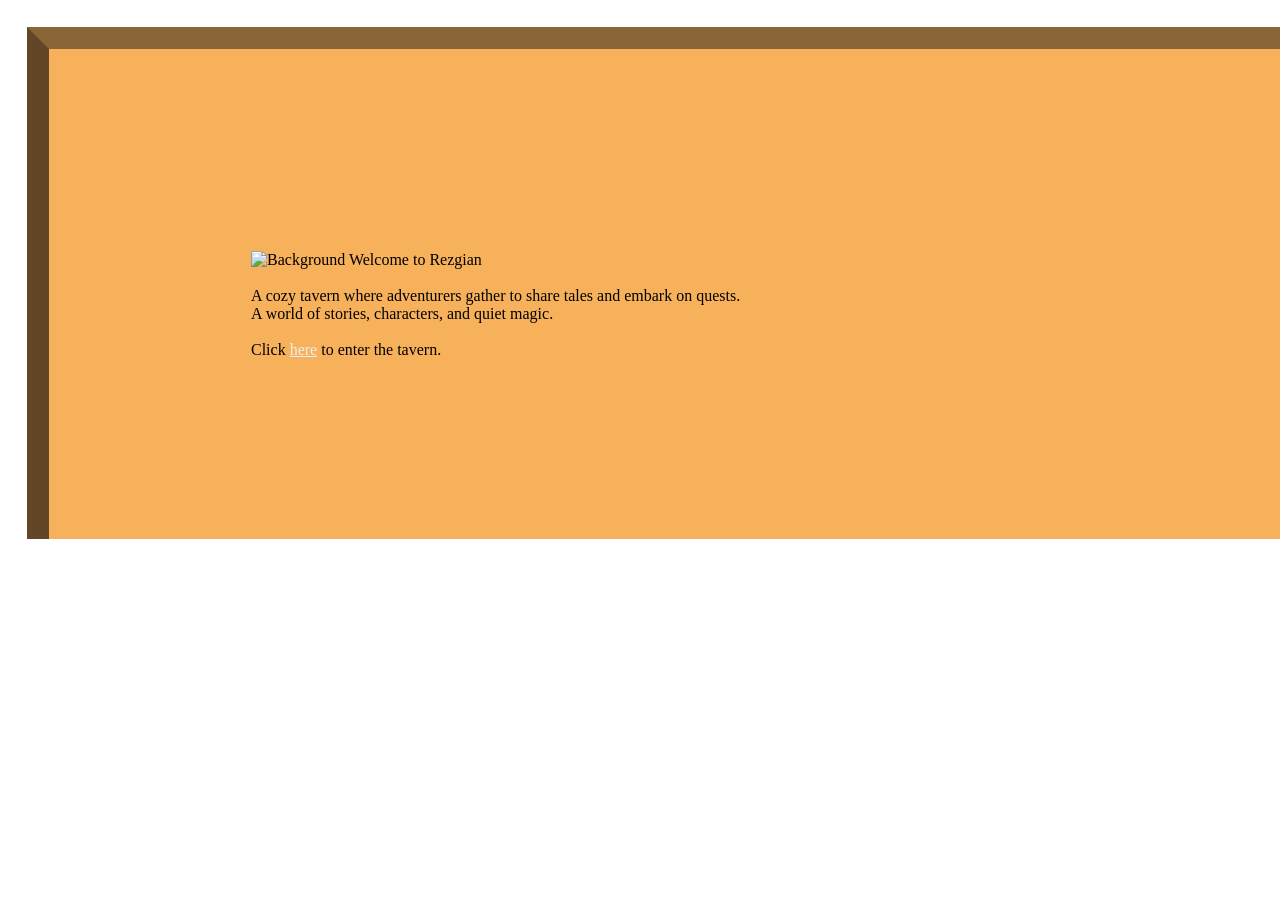
==== static_site/index.html @ 7ef8aea8 "feat: update index.html layout and add background image" ====
<!DOCTYPE html>
<html lang="en">
<head>
<meta charset="UTF-8">
<title>Rezgian</title>

<style>
body {
    padding: 0;
    margin: 0;
    padding-left: 3vh;
    padding-top: 3vh;
}

/* Outer frame */
#container {
    border-left: 2.5vh solid #614727;  /* left bevel */
    border-top: 2.5vh solid #8a6537;   /* top bevel */
    padding: 0;                        /* keeps bevel tight */
}

/* Inner shadow */
#Main {
    background: #f7b15b;
    padding: 20vh;

    /* space for the shadow tile */
    border-top: 2.5vh solid transparent;
    border-left: 2.5vh solid transparent;

    /* inner shadow tile */
    border-image-source: url("https://i.imgur.com/180H0IG.png");
    border-image-slice: 13;
    border-image-repeat: stretch;
}
</style>

</head>

<body>
<div id="container">
    <div id="Main">
        <img src="static/images/Background.jpg" alt="Background" style="width: 100%; height: auto;">
        Welcome to Rezgian<br><br>
        A cozy tavern where adventurers gather to share tales and embark on quests.<br>
        A world of stories, characters, and quiet magic.<br><br>
        Click <a href="https://rezgian.online/room/tavern" style="color: #eee; text-decoration: underline;">here</a> to enter the tavern.
    </div>
</div>
</body>
</html>
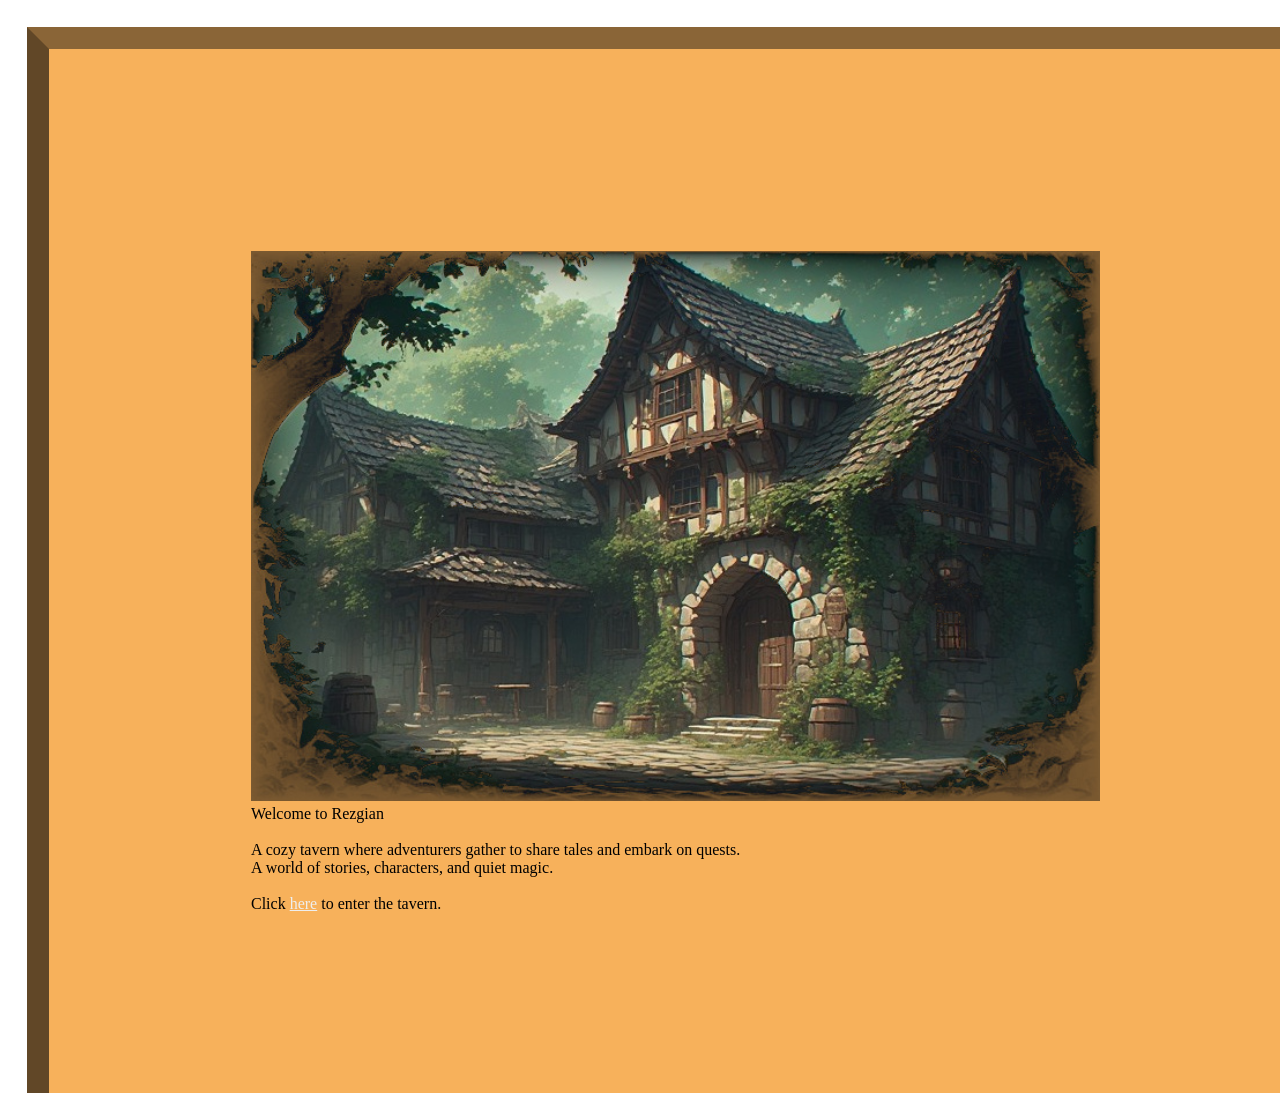
==== commit 2497e540: "fix: correct image source path for background in index.html" ====
--- a/static_site/index.html
+++ b/static_site/index.html
@@ -40,7 +40,7 @@
 <body>
 <div id="container">
     <div id="Main">
-        <img src="static/images/Background.jpg" alt="Background" style="width: 100%; height: auto;">
+        <img src="/static/images/Background.jpg" alt="Background" style="width: 100%; height: auto;">
         Welcome to Rezgian<br><br>
         A cozy tavern where adventurers gather to share tales and embark on quests.<br>
         A world of stories, characters, and quiet magic.<br><br>
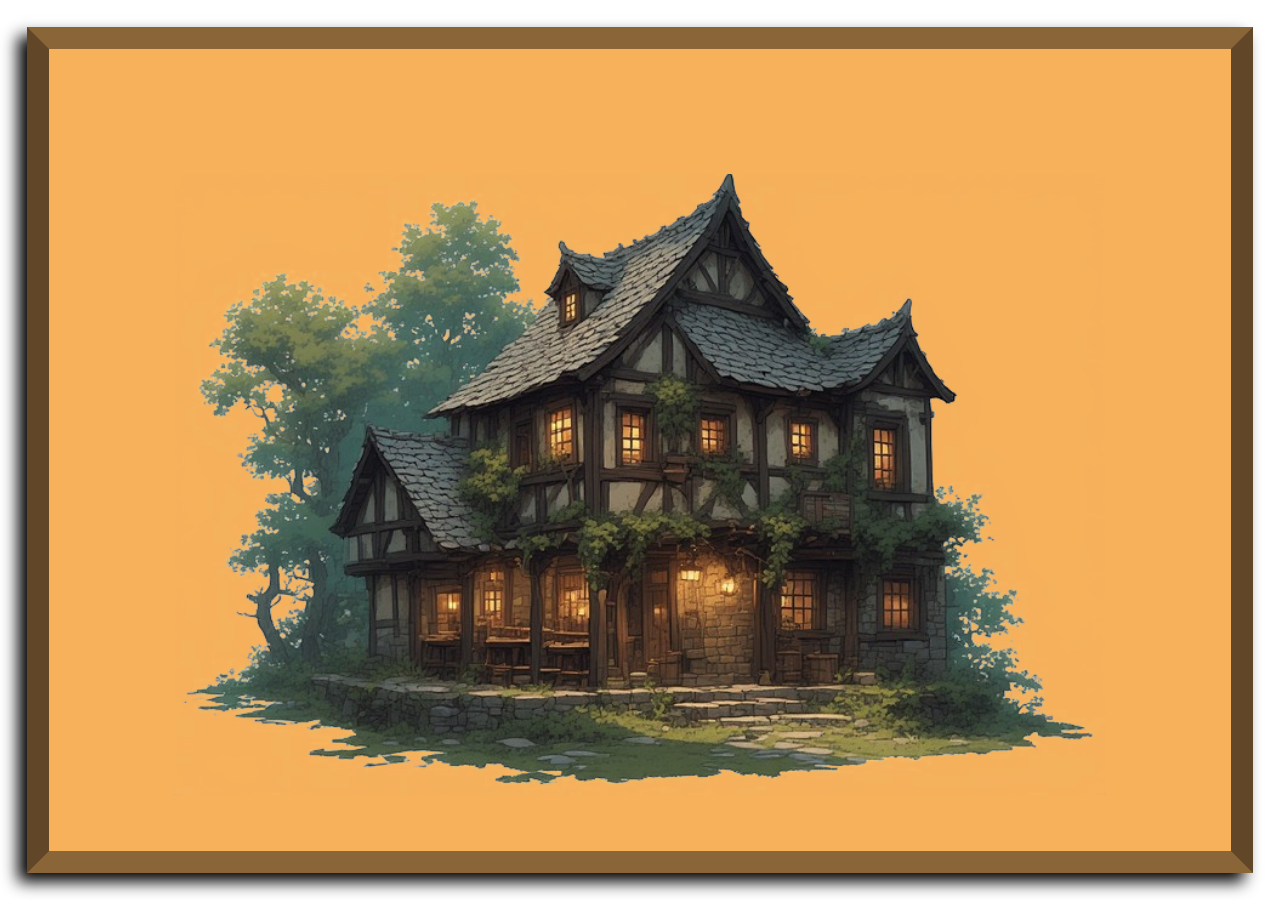
==== commit fe2fd6fa: "Refactor code structure for improved readability and maintainability" ====
--- a/static_site/index.html
+++ b/static_site/index.html
@@ -3,49 +3,90 @@
 <head>
 <meta charset="UTF-8">
 <title>Rezgian</title>
+<meta name="viewport" content="width=device-width, initial-scale=1.0">
 
 <style>
 body {
-    padding: 0;
     margin: 0;
-    padding-left: 3vh;
-    padding-top: 3vh;
+    height: 100vh;
+    overflow: hidden;
+    background: #ffffff;
+    font-family: 'Georgia', serif;
 }
 
-/* Outer frame */
 #container {
-    border-left: 2.5vh solid #614727;  /* left bevel */
-    border-top: 2.5vh solid #8a6537;   /* top bevel */
-    padding: 0;                        /* keeps bevel tight */
+    position: fixed;
+    inset: 3vh;               /* top,right,bottom,left */
+    border-left: 2.5vh solid #614727;
+    border-top:  2.5vh solid #8a6537;
+    border-right: 2.5vh solid #614727;
+    border-bottom: 2.5vh solid #8a6537;
+    box-shadow: -1vh 1vh 15px rgb(0, 0, 0);
+    overflow: hidden;
 }
 
-/* Inner shadow */
 #Main {
     background: #f7b15b;
-    padding: 20vh;
+    height: 100%;
+    border:  2.5vh solid transparent;
+    border-image-source: url("https://i.imgur.com/180H0IG.png");
+    border-image-slice: 14;          /* ← try 20–30 */
+    border-image-repeat: stretch;
+    padding: 5vmin;                  /* responsive padding */
+    box-sizing: border-box;
+    overflow: auto;
+}
 
-    /* space for the shadow tile */
-    border-top: 2.5vh solid transparent;
-    border-left: 2.5vh solid transparent;
+#Material {
+    max-width: 75ch;                 /* better readable line length */
+    margin: 0 auto;
+    border: 2.5vh solid transparent;
+    border-image-source: url("https://i.imgur.com/R5LcgFz.png");
+    border-image-slice: 14;          /* ← adjust if needed */
+    border-image-repeat: stretch;
+    padding: 4vmin;
+    color: #fffdf7;
+    font-size: clamp(1.1rem, 3.5vw, 2.2rem);
+    line-height: 1.55;
+    text-shadow: 0 1px 2px #0004;
+}
 
-    /* inner shadow tile */
-    border-image-source: url("https://i.imgur.com/180H0IG.png");
-    border-image-slice: 13;
-    border-image-repeat: stretch;
+#Material img {
+    display: block;
+    width: 100%;
+    height: auto;
+    margin-bottom: 1.5em;
 }
 </style>
+</head>
+<body>
 
-</head>
-
-<body>
 <div id="container">
     <div id="Main">
-        <img src="/static/images/Background.jpg" alt="Background" style="width: 100%; height: auto;">
-        Welcome to Rezgian<br><br>
-        A cozy tavern where adventurers gather to share tales and embark on quests.<br>
-        A world of stories, characters, and quiet magic.<br><br>
-        Click <a href="https://rezgian.online/room/tavern" style="color: #eee; text-decoration: underline;">here</a> to enter the tavern.
+        <div id="Material">
+
+            <img src="download.png" alt="Tavern interior or cozy fantasy scene">
+
+            <h1 style="margin-top:0; text-align:center; color:#4a2f0d; text-shadow:0 2px 4px #0006;">
+                Welcome to Rezgian
+            </h1>
+
+            <p style="text-align:center; font-size:1.2em;">
+                A cozy tavern where adventurers gather to share tales<br>
+                and embark on quests.<br>
+                A world of stories, characters, and quiet magic.
+            </p>
+
+            <p style="text-align:center; margin-top:3em;">
+                <a href="https://rezgian.online/room/tavern"
+                   style="color:#3c2f0f; font-size:1.4em; text-decoration:none; background:#e8c080; padding:0.8em 1.6em; border-radius:12px; box-shadow:0 3px 10px #0004;">
+                    Enter the Tavern →
+                </a>
+            </p>
+
+        </div>
     </div>
 </div>
+
 </body>
-</html>
+</html>
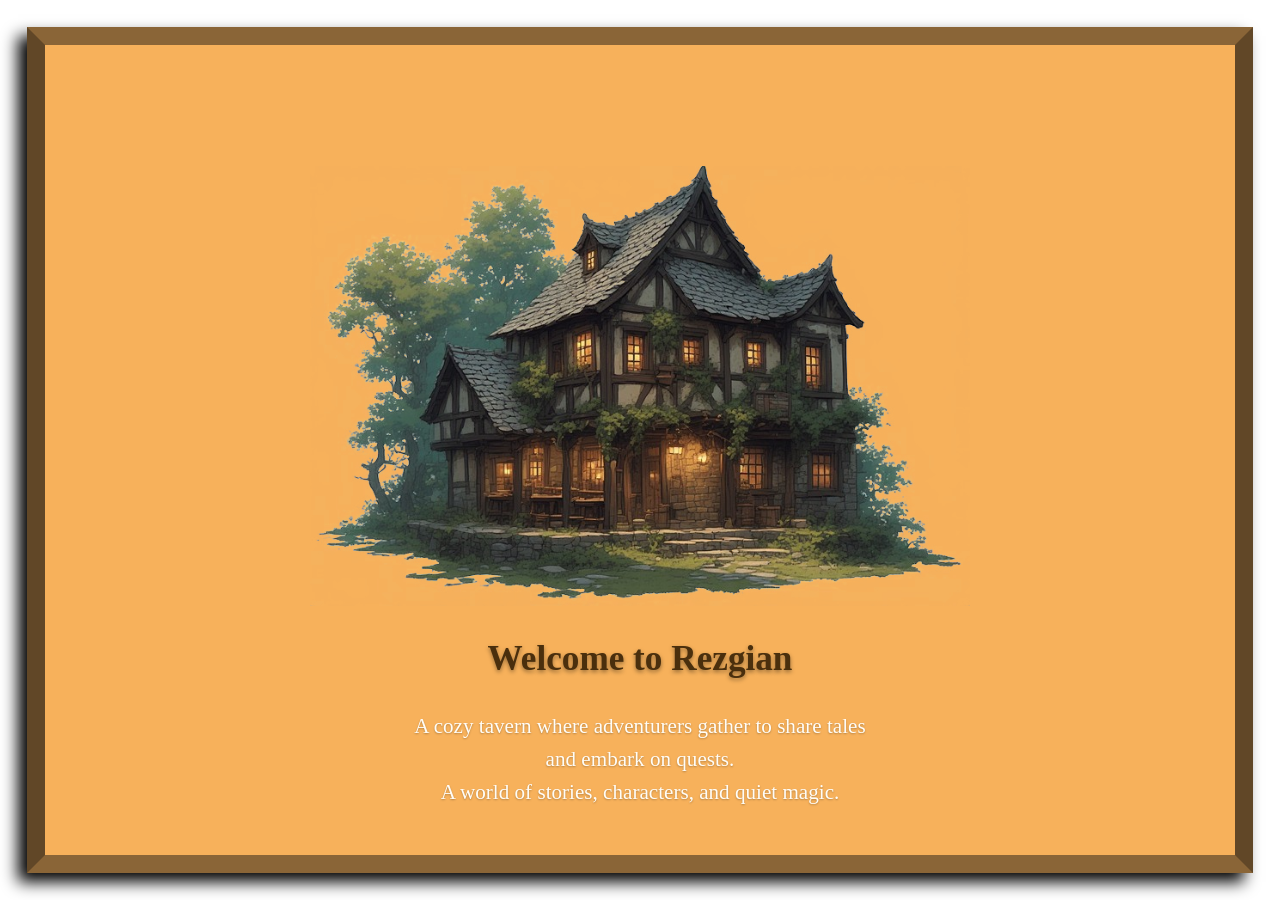
==== commit 86fd76dd: "Refactor CSS for responsive typography and border adjustments" ====
--- a/static_site/index.html
+++ b/static_site/index.html
@@ -17,10 +17,10 @@
 #container {
     position: fixed;
     inset: 3vh;               /* top,right,bottom,left */
-    border-left: 2.5vh solid #614727;
-    border-top:  2.5vh solid #8a6537;
-    border-right: 2.5vh solid #614727;
-    border-bottom: 2.5vh solid #8a6537;
+    border-left: min(2.5vh, 18px) solid #614727;
+    border-top:  min(2.5vh, 18px) solid #8a6537;
+    border-right: min(2.5vh, 18px) solid #614727;
+    border-bottom: min(2.5vh, 18px) solid #8a6537;
     box-shadow: -1vh 1vh 15px rgb(0, 0, 0);
     overflow: hidden;
 }
@@ -28,7 +28,7 @@
 #Main {
     background: #f7b15b;
     height: 100%;
-    border:  2.5vh solid transparent;
+    border:  min(2.5vh, 18px) solid transparent;
     border-image-source: url("https://i.imgur.com/180H0IG.png");
     border-image-slice: 14;          /* ← try 20–30 */
     border-image-repeat: stretch;
@@ -46,7 +46,7 @@
     border-image-repeat: stretch;
     padding: 4vmin;
     color: #fffdf7;
-    font-size: clamp(1.1rem, 3.5vw, 2.2rem);
+    font-size: clamp(1rem, 0.35vw + 0.92rem, 1.1rem);
     line-height: 1.55;
     text-shadow: 0 1px 2px #0004;
 }
@@ -56,6 +56,22 @@
     width: 100%;
     height: auto;
     margin-bottom: 1.5em;
+}
+
+@media (max-width: 768px) {
+    #container {
+        inset: 1.5vh;
+    }
+
+    #Main {
+        padding: 3.2vmin;
+    }
+
+    #Material {
+        border-width: min(2vh, 14px);
+        padding: 3.5vmin;
+        font-size: clamp(0.95rem, 2.9vw, 1.02rem);
+    }
 }
 </style>
 </head>
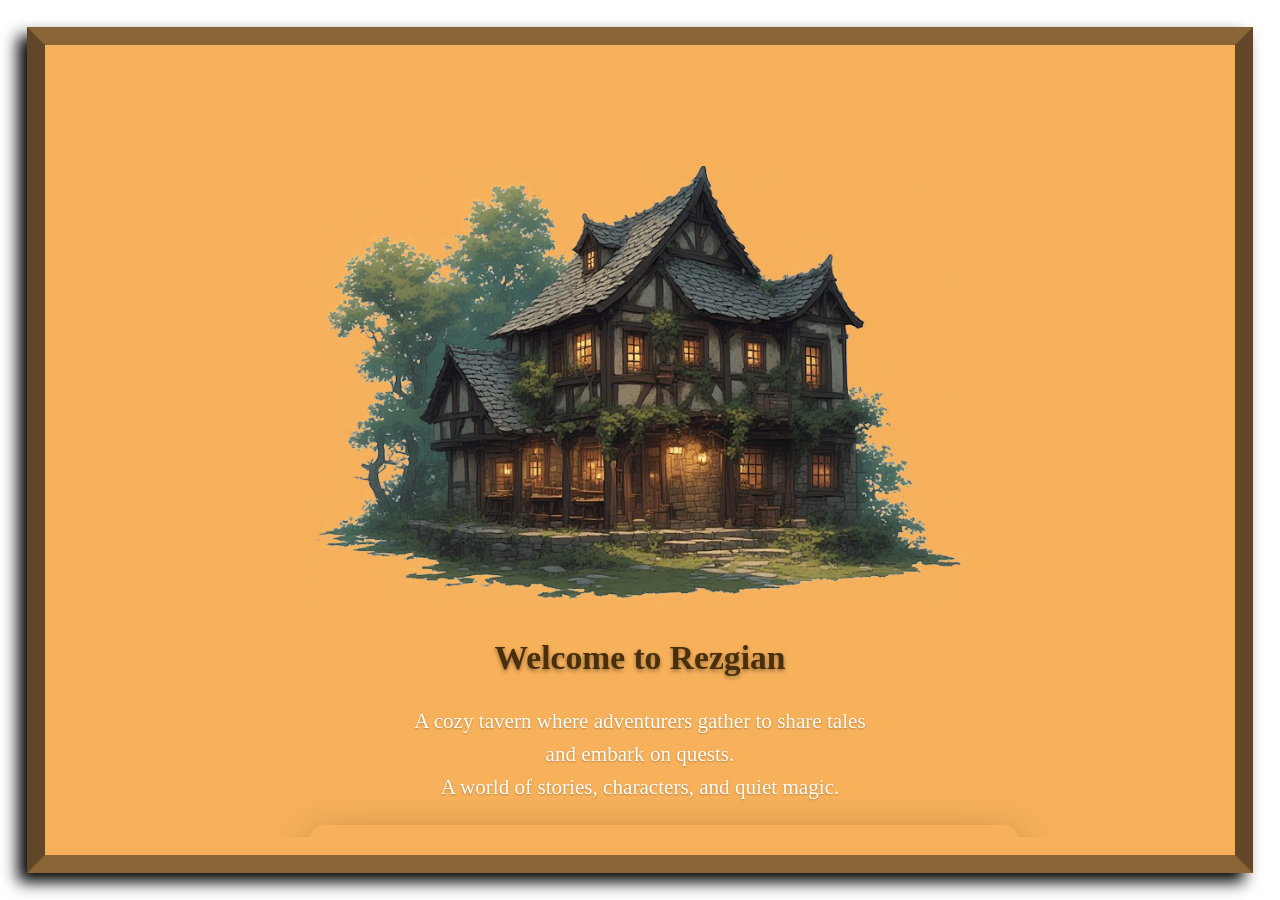
==== commit 612e9757: "Add responsive panel layout and character creation functionality to index.html" ====
--- a/static_site/index.html
+++ b/static_site/index.html
@@ -35,6 +35,72 @@
     padding: 5vmin;                  /* responsive padding */
     box-sizing: border-box;
     overflow: auto;
+}
+
+.panel {
+    width: min(700px, 100%);
+    background: var(--panel);
+    border: 1px solid var(--line);
+    border-radius: 14px;
+    padding: 24px;
+    box-shadow: 0 16px 45px rgba(0, 0, 0, 0.35);
+}
+
+h1 {
+    margin: 0;
+    font-size: clamp(1.6rem, 1vw + 1.3rem, 2.1rem);
+}
+
+.tagline {
+    margin: 8px 0 20px;
+    color: #ead8b3;
+}
+
+.row {
+    display: grid;
+    grid-template-columns: 1fr auto;
+    gap: 10px;
+    margin-bottom: 10px;
+}
+
+input,
+button {
+    border: 1px solid var(--line);
+    border-radius: 8px;
+    font: inherit;
+}
+
+input {
+    background: #f7d9a4;
+    color: #36230f;
+    padding: 10px 12px;
+}
+
+button {
+    background: var(--accent);
+    color: #3d2a14;
+    padding: 10px 14px;
+    cursor: pointer;
+}
+
+button:hover {
+    background: #d4a86f;
+}
+
+#status {
+    min-height: 1.5em;
+    margin: 6px 0 0;
+    color: #f3d7a8;
+}
+
+@media (max-width: 640px) {
+    .panel {
+        padding: 16px;
+    }
+
+    .row {
+        grid-template-columns: 1fr;
+    }
 }
 
 #Material {
@@ -93,16 +159,31 @@
                 A world of stories, characters, and quiet magic.
             </p>
 
-            <p style="text-align:center; margin-top:3em;">
-                <a href="https://rezgian.online/room/tavern"
-                   style="color:#3c2f0f; font-size:1.4em; text-decoration:none; background:#e8c080; padding:0.8em 1.6em; border-radius:12px; box-shadow:0 3px 10px #0004;">
-                    Enter the Tavern →
-                </a>
-            </p>
+        <section class="panel">
+            <h1>Rezgian</h1>
+            <p class="tagline">Create a character, then continue with your token next time.</p>
+
+            <div class="row">
+                <input id="character-name" type="text" maxlength="64" placeholder="Character name">
+                <button id="create-btn" type="button">Create Character</button>
+            </div>
+
+            <div class="row">
+                <button id="continue-btn" type="button">Continue</button>
+                <button id="show-token-btn" type="button">Show Saved Token</button>
+            </div>
+
+            <div class="row token-row">
+                <input id="import-token" type="text" placeholder="Paste token from another device">
+                <button id="import-btn" type="button">Import Token</button>
+            </div>
+
+            <p id="status" aria-live="polite"></p>
+        </section>
 
         </div>
     </div>
 </div>
-
+<script src="/app/static/js/home.js"></script>
 </body>
 </html>
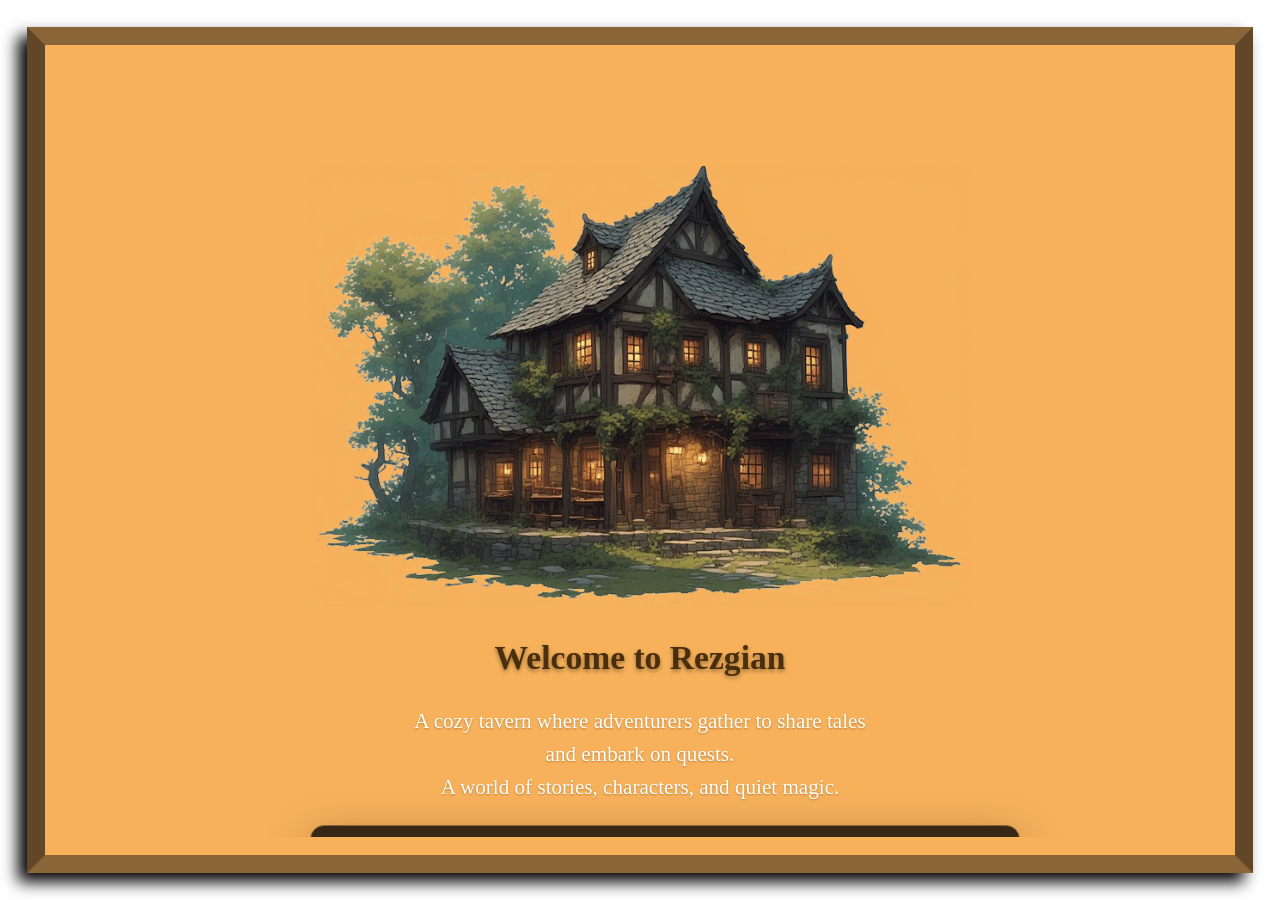
==== commit 4c4133ac: "Minor CSS" ====
--- a/static_site/index.html
+++ b/static_site/index.html
@@ -6,6 +6,13 @@
 <meta name="viewport" content="width=device-width, initial-scale=1.0">
 
 <style>
+    :root {
+    --bg: #221507;
+    --panel: rgba(36, 25, 14, 0.9);
+    --line: #8a6537;
+    --ink: #f6e6c7;
+    --accent: #e5bf88;
+}
 body {
     margin: 0;
     height: 100vh;
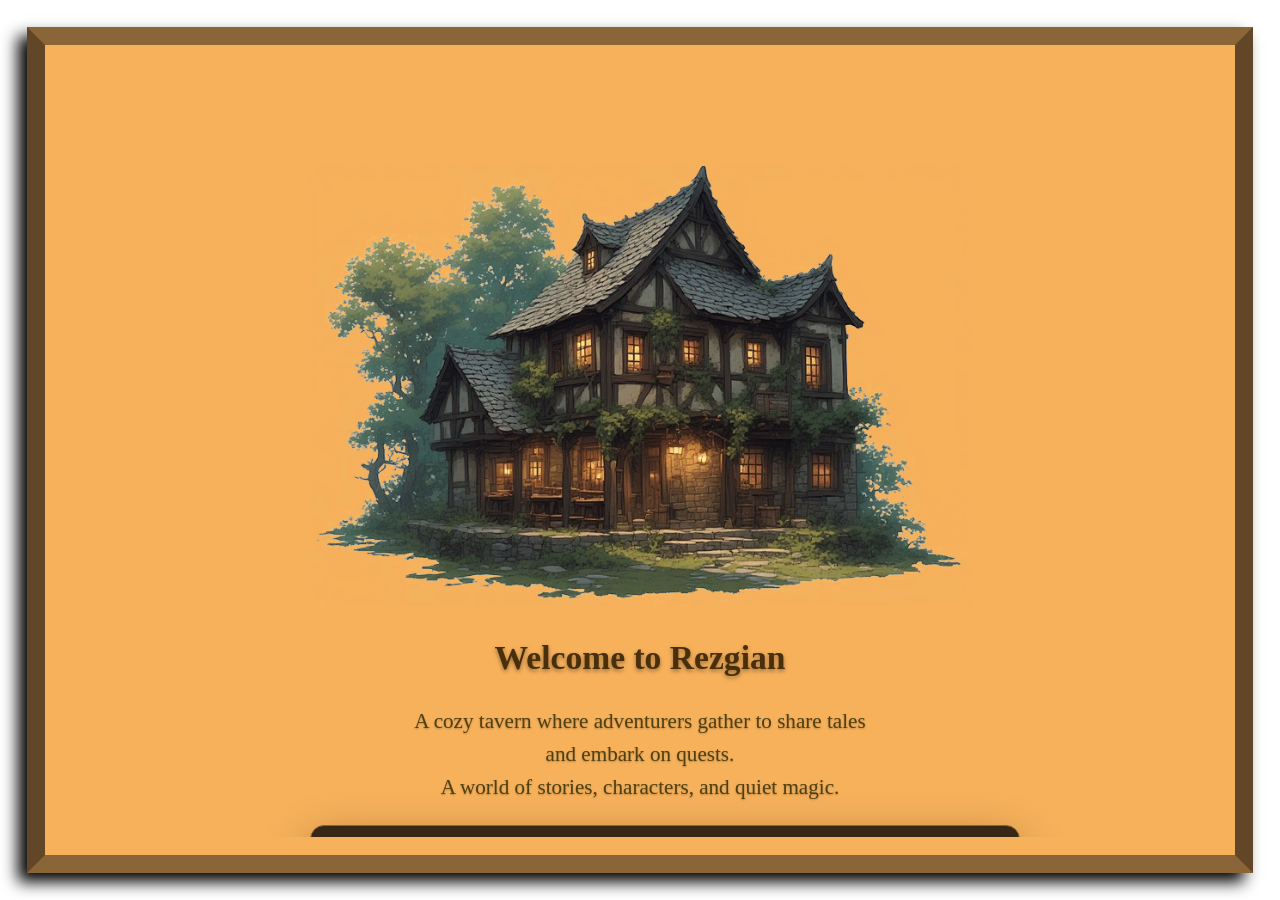
==== commit 1ec0274c: "small css edit 2" ====
--- a/static_site/index.html
+++ b/static_site/index.html
@@ -118,7 +118,7 @@
     border-image-slice: 14;          /* ← adjust if needed */
     border-image-repeat: stretch;
     padding: 4vmin;
-    color: #fffdf7;
+    color: #4f4012;
     font-size: clamp(1rem, 0.35vw + 0.92rem, 1.1rem);
     line-height: 1.55;
     text-shadow: 0 1px 2px #0004;
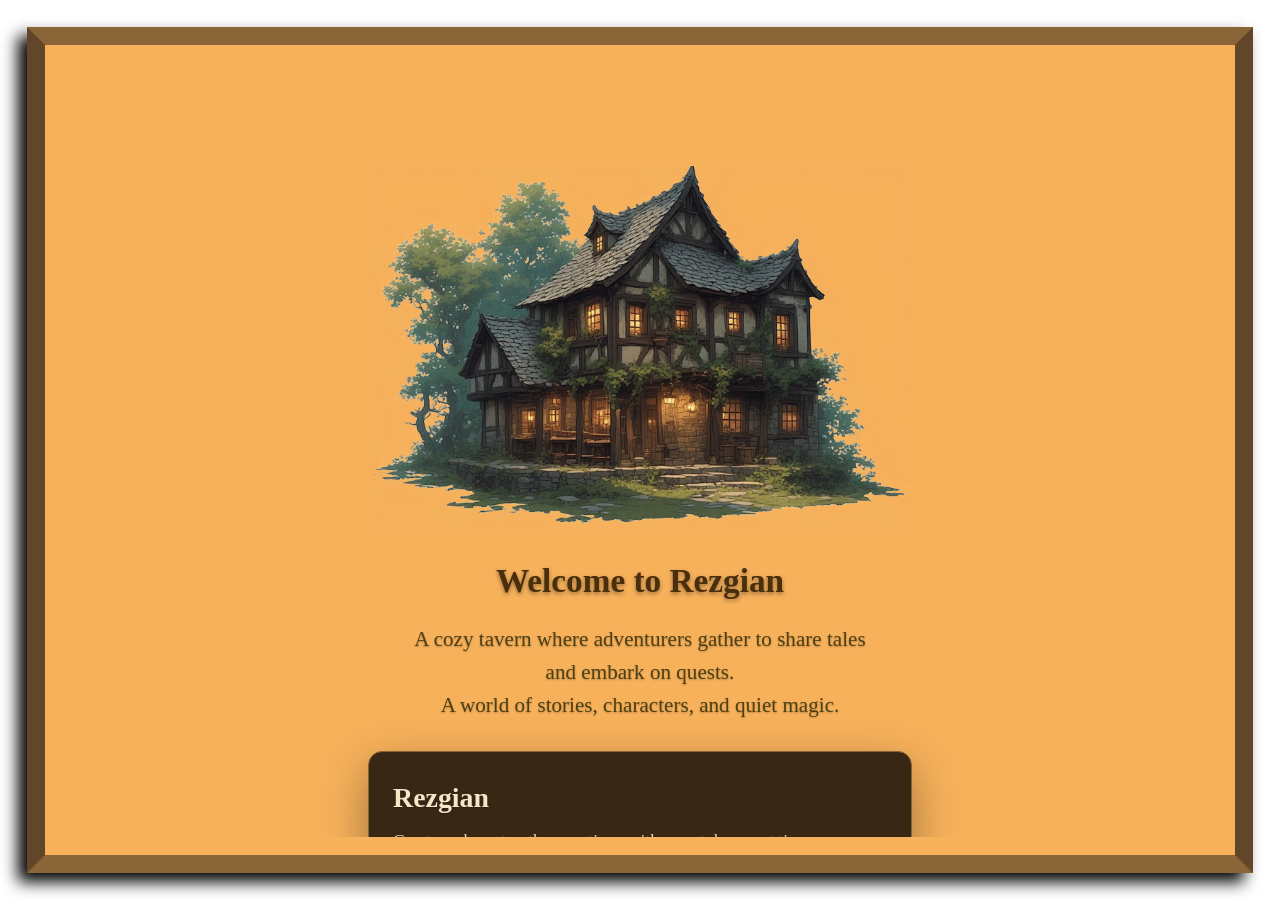
==== commit b5399dd1: "Implement character creation and token management UI with visibility control" ====
--- a/static_site/index.html
+++ b/static_site/index.html
@@ -4,149 +4,7 @@
 <meta charset="UTF-8">
 <title>Rezgian</title>
 <meta name="viewport" content="width=device-width, initial-scale=1.0">
-
-<style>
-    :root {
-    --bg: #221507;
-    --panel: rgba(36, 25, 14, 0.9);
-    --line: #8a6537;
-    --ink: #f6e6c7;
-    --accent: #e5bf88;
-}
-body {
-    margin: 0;
-    height: 100vh;
-    overflow: hidden;
-    background: #ffffff;
-    font-family: 'Georgia', serif;
-}
-
-#container {
-    position: fixed;
-    inset: 3vh;               /* top,right,bottom,left */
-    border-left: min(2.5vh, 18px) solid #614727;
-    border-top:  min(2.5vh, 18px) solid #8a6537;
-    border-right: min(2.5vh, 18px) solid #614727;
-    border-bottom: min(2.5vh, 18px) solid #8a6537;
-    box-shadow: -1vh 1vh 15px rgb(0, 0, 0);
-    overflow: hidden;
-}
-
-#Main {
-    background: #f7b15b;
-    height: 100%;
-    border:  min(2.5vh, 18px) solid transparent;
-    border-image-source: url("https://i.imgur.com/180H0IG.png");
-    border-image-slice: 14;          /* ← try 20–30 */
-    border-image-repeat: stretch;
-    padding: 5vmin;                  /* responsive padding */
-    box-sizing: border-box;
-    overflow: auto;
-}
-
-.panel {
-    width: min(700px, 100%);
-    background: var(--panel);
-    border: 1px solid var(--line);
-    border-radius: 14px;
-    padding: 24px;
-    box-shadow: 0 16px 45px rgba(0, 0, 0, 0.35);
-}
-
-h1 {
-    margin: 0;
-    font-size: clamp(1.6rem, 1vw + 1.3rem, 2.1rem);
-}
-
-.tagline {
-    margin: 8px 0 20px;
-    color: #ead8b3;
-}
-
-.row {
-    display: grid;
-    grid-template-columns: 1fr auto;
-    gap: 10px;
-    margin-bottom: 10px;
-}
-
-input,
-button {
-    border: 1px solid var(--line);
-    border-radius: 8px;
-    font: inherit;
-}
-
-input {
-    background: #f7d9a4;
-    color: #36230f;
-    padding: 10px 12px;
-}
-
-button {
-    background: var(--accent);
-    color: #3d2a14;
-    padding: 10px 14px;
-    cursor: pointer;
-}
-
-button:hover {
-    background: #d4a86f;
-}
-
-#status {
-    min-height: 1.5em;
-    margin: 6px 0 0;
-    color: #f3d7a8;
-}
-
-@media (max-width: 640px) {
-    .panel {
-        padding: 16px;
-    }
-
-    .row {
-        grid-template-columns: 1fr;
-    }
-}
-
-#Material {
-    max-width: 75ch;                 /* better readable line length */
-    margin: 0 auto;
-    border: 2.5vh solid transparent;
-    border-image-source: url("https://i.imgur.com/R5LcgFz.png");
-    border-image-slice: 14;          /* ← adjust if needed */
-    border-image-repeat: stretch;
-    padding: 4vmin;
-    color: #4f4012;
-    font-size: clamp(1rem, 0.35vw + 0.92rem, 1.1rem);
-    line-height: 1.55;
-    text-shadow: 0 1px 2px #0004;
-}
-
-#Material img {
-    display: block;
-    width: 100%;
-    height: auto;
-    margin-bottom: 1.5em;
-}
-
-@media (max-width: 768px) {
-    #container {
-        inset: 1.5vh;
-    }
-
-    #Main {
-        padding: 3.2vmin;
-    }
-
-    #Material {
-        border-width: min(2vh, 14px);
-        padding: 3.5vmin;
-        font-size: clamp(0.95rem, 2.9vw, 1.02rem);
-    }
-}
-</style>
+<link rel="stylesheet" href="/app/static/css/index.css">
 </head>
 <body>
 
@@ -154,23 +12,23 @@
     <div id="Main">
         <div id="Material">
 
-            <img src="download.png" alt="Tavern interior or cozy fantasy scene">
+            <img class="hero-image" src="download.png" alt="Tavern interior or cozy fantasy scene">
 
-            <h1 style="margin-top:0; text-align:center; color:#4a2f0d; text-shadow:0 2px 4px #0006;">
+            <h1 class="hero-title">
                 Welcome to Rezgian
             </h1>
 
-            <p style="text-align:center; font-size:1.2em;">
+            <p class="hero-copy">
                 A cozy tavern where adventurers gather to share tales<br>
                 and embark on quests.<br>
                 A world of stories, characters, and quiet magic.
             </p>
 
         <section class="panel">
-            <h1>Rezgian</h1>
+            <h2 class="auth-title">Rezgian</h2>
             <p class="tagline">Create a character, then continue with your token next time.</p>
 
-            <div class="row">
+            <div id="create-section" class="row">
                 <input id="character-name" type="text" maxlength="64" placeholder="Character name">
                 <button id="create-btn" type="button">Create Character</button>
             </div>
@@ -180,7 +38,7 @@
                 <button id="show-token-btn" type="button">Show Saved Token</button>
             </div>
 
-            <div class="row token-row">
+            <div id="import-section" class="row token-row">
                 <input id="import-token" type="text" placeholder="Paste token from another device">
                 <button id="import-btn" type="button">Import Token</button>
             </div>
--- a/app/static/css/index.css
+++ b/app/static/css/index.css
@@ -0,0 +1,164 @@
+:root {
+    --bg: #221507;
+    --panel: rgba(36, 25, 14, 0.9);
+    --line: #8a6537;
+    --ink: #f6e6c7;
+    --accent: #e5bf88;
+    --frame-dark: #614727;
+    --frame-light: #8a6537;
+    --paper: #f7b15b;
+}
+
+* {
+    box-sizing: border-box;
+}
+
+body {
+    margin: 0;
+    height: 100vh;
+    overflow: hidden;
+    background: #ffffff;
+    font-family: Georgia, serif;
+}
+
+#container {
+    position: fixed;
+    inset: 3vh;
+    border-left: min(2.5vh, 18px) solid var(--frame-dark);
+    border-top: min(2.5vh, 18px) solid var(--frame-light);
+    border-right: min(2.5vh, 18px) solid var(--frame-dark);
+    border-bottom: min(2.5vh, 18px) solid var(--frame-light);
+    box-shadow: -1vh 1vh 15px rgb(0, 0, 0);
+    overflow: hidden;
+}
+
+#Main {
+    background: var(--paper);
+    height: 100%;
+    border: min(2.5vh, 18px) solid transparent;
+    border-image-source: url("https://i.imgur.com/180H0IG.png");
+    border-image-slice: 14;
+    border-image-repeat: stretch;
+    padding: 5vmin;
+    box-sizing: border-box;
+    overflow: auto;
+}
+
+#Material {
+    max-width: 75ch;
+    margin: 0 auto;
+    border: 2.5vh solid transparent;
+    border-image-source: url("https://i.imgur.com/R5LcgFz.png");
+    border-image-slice: 14;
+    border-image-repeat: stretch;
+    padding: 4vmin;
+    color: #4f4012;
+    font-size: clamp(1rem, 0.35vw + 0.92rem, 1.1rem);
+    line-height: 1.55;
+    text-shadow: 0 1px 2px #0004;
+}
+
+.hero-image {
+    display: block;
+    width: 100%;
+    height: auto;
+    margin-bottom: 1.5em;
+}
+
+.hero-title {
+    margin: 0;
+    text-align: center;
+    color: #4a2f0d;
+    text-shadow: 0 2px 4px #0006;
+    font-size: clamp(1.5rem, 1.1vw + 1.2rem, 2.2rem);
+}
+
+.hero-copy {
+    text-align: center;
+    font-size: 1.2em;
+    margin: 0.8em 0 1.4em;
+}
+
+.panel {
+    width: min(700px, 100%);
+    margin: 0 auto;
+    background: var(--panel);
+    border: 1px solid var(--line);
+    border-radius: 14px;
+    padding: 24px;
+    box-shadow: 0 16px 45px rgba(0, 0, 0, 0.35);
+    color: var(--ink);
+}
+
+.auth-title {
+    margin: 0;
+    font-size: clamp(1.35rem, 0.8vw + 1.1rem, 1.9rem);
+}
+
+.tagline {
+    margin: 8px 0 20px;
+    color: #ead8b3;
+}
+
+.row {
+    display: grid;
+    grid-template-columns: 1fr auto;
+    gap: 10px;
+    margin-bottom: 10px;
+}
+
+input,
+button {
+    border: 1px solid var(--line);
+    border-radius: 8px;
+    font: inherit;
+}
+
+input {
+    background: #f7d9a4;
+    color: #36230f;
+    padding: 10px 12px;
+}
+
+button {
+    background: var(--accent);
+    color: #3d2a14;
+    padding: 10px 14px;
+    cursor: pointer;
+}
+
+button:hover {
+    background: #d4a86f;
+}
+
+#status {
+    min-height: 1.5em;
+    margin: 6px 0 0;
+    color: #f3d7a8;
+}
+
+@media (max-width: 768px) {
+    #container {
+        inset: 1.5vh;
+    }
+
+    #Main {
+        padding: 3.2vmin;
+    }
+
+    #Material {
+        border-width: min(2vh, 14px);
+        padding: 3.5vmin;
+        font-size: clamp(0.95rem, 2.9vw, 1.02rem);
+    }
+}
+
+@media (max-width: 640px) {
+    .panel {
+        padding: 16px;
+    }
+
+    .row {
+        grid-template-columns: 1fr;
+    }
+}
